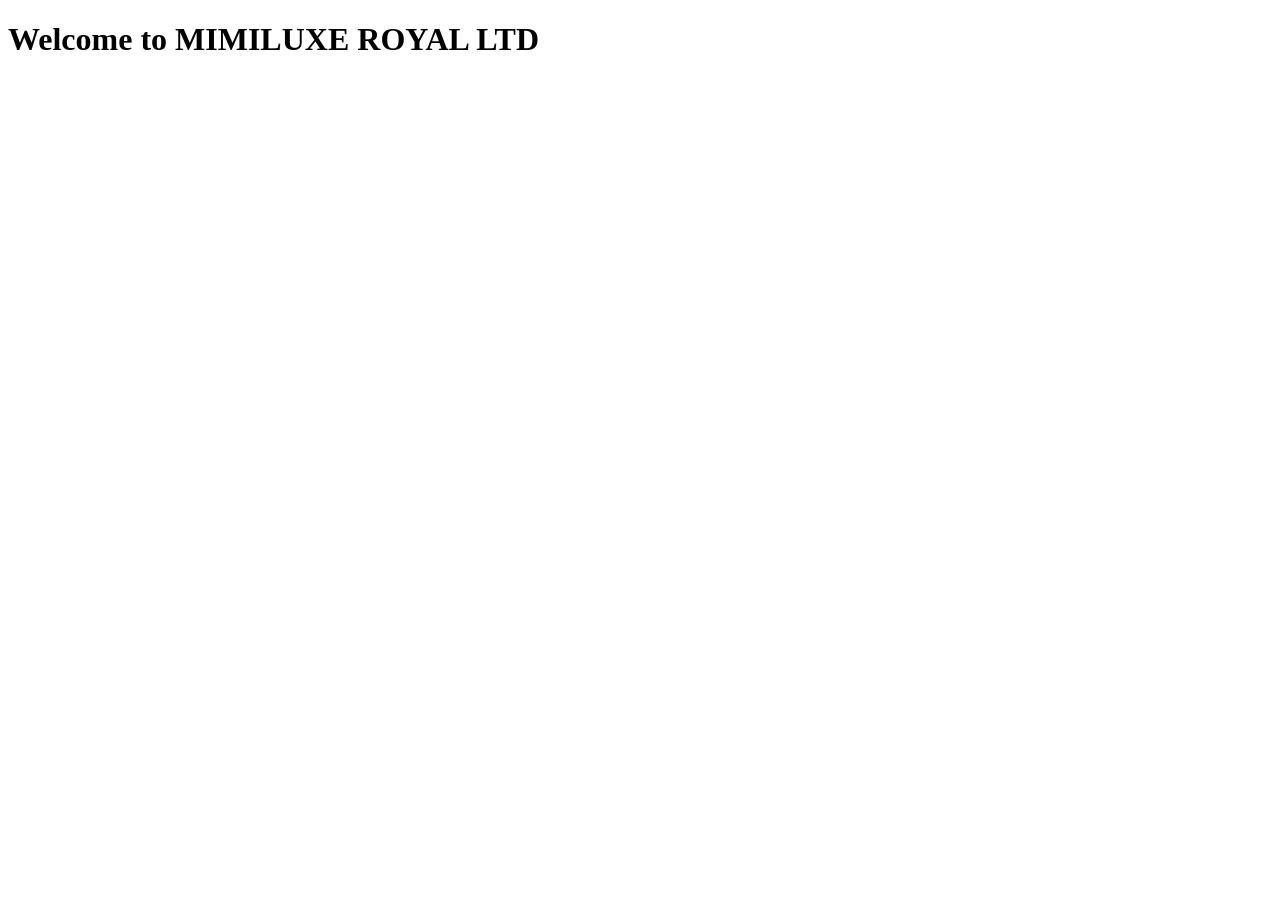
==== index.html @ 02570dc1 "FIRST COMMIT" ====
<!DOCTYPE html>
<html lang="en">
<head>
    <meta charset="UTF-8">
    <meta name="viewport" content="width=device-width, initial-scale=1.0">
    <title>MIMILUXE ROYAL LTD</title>
</head>
<body>
   <h1>Welcome to MIMILUXE ROYAL LTD</h1> 
</body>
</html>
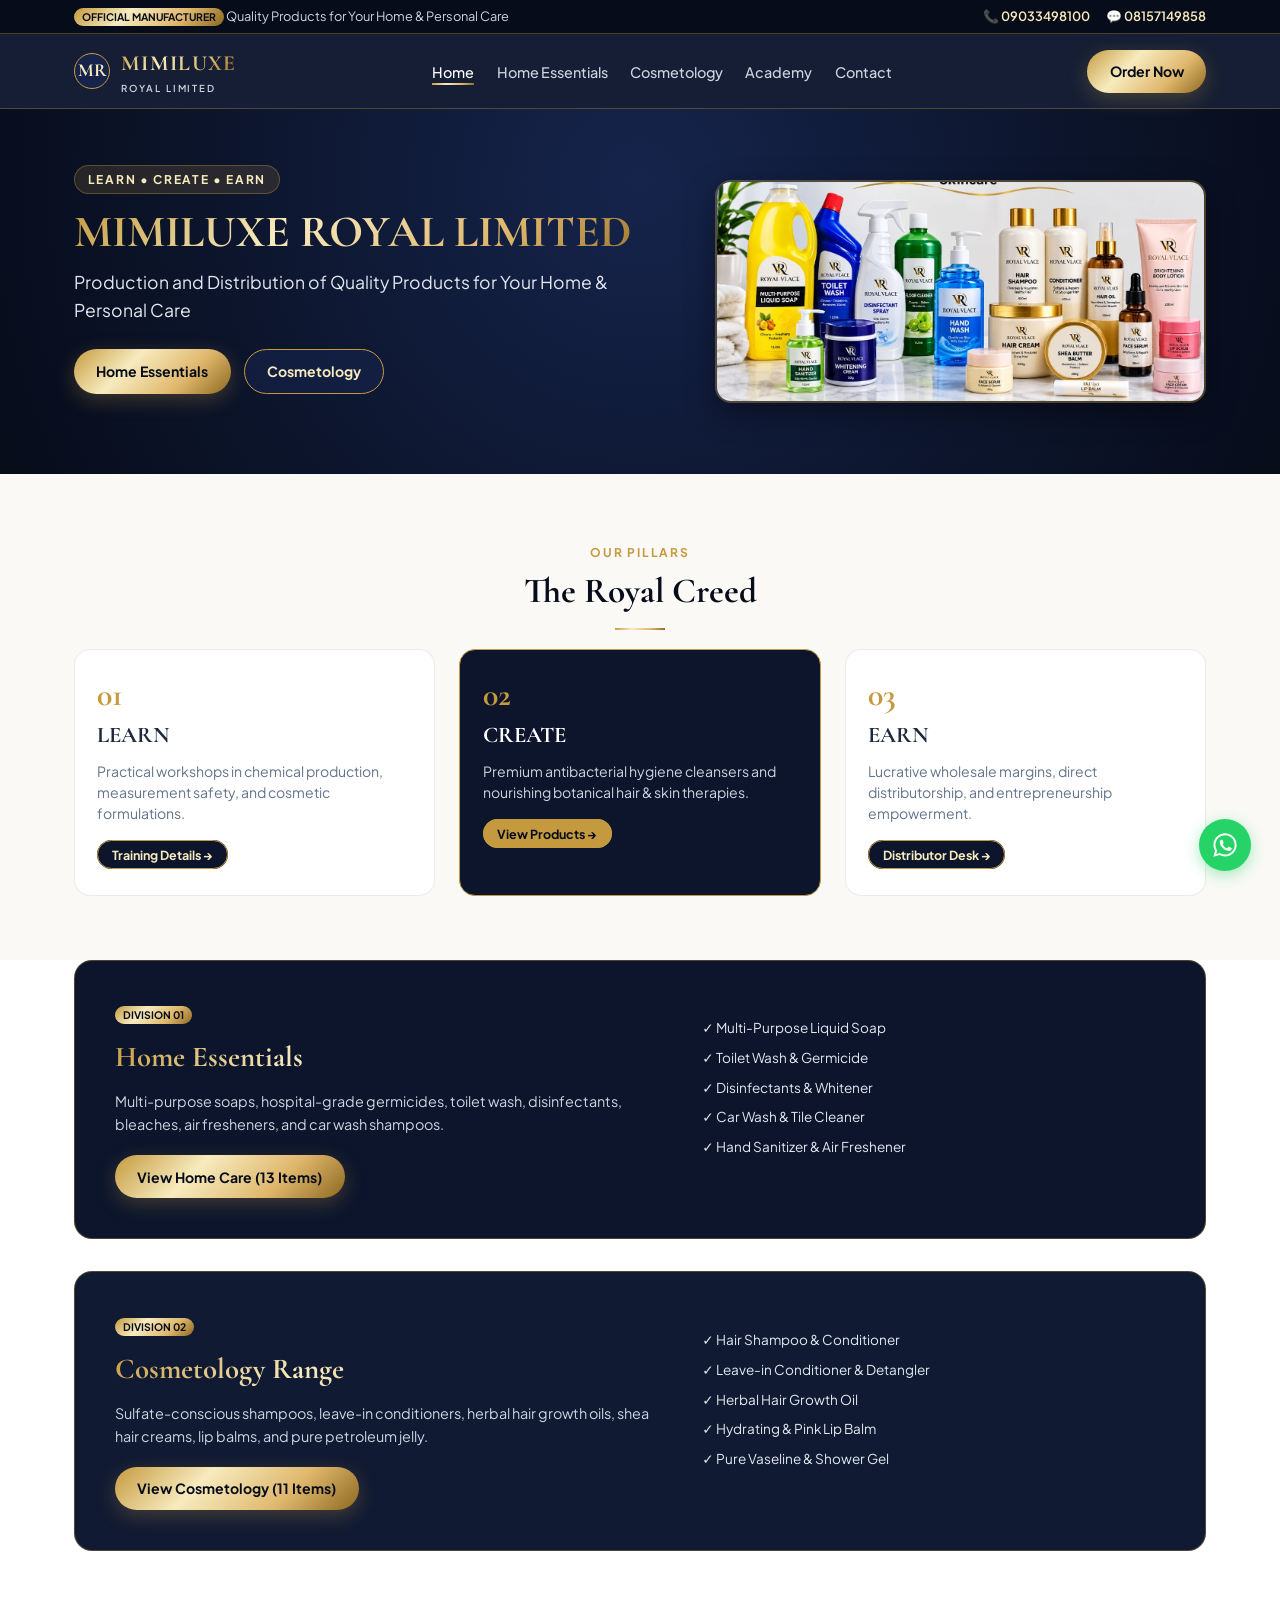
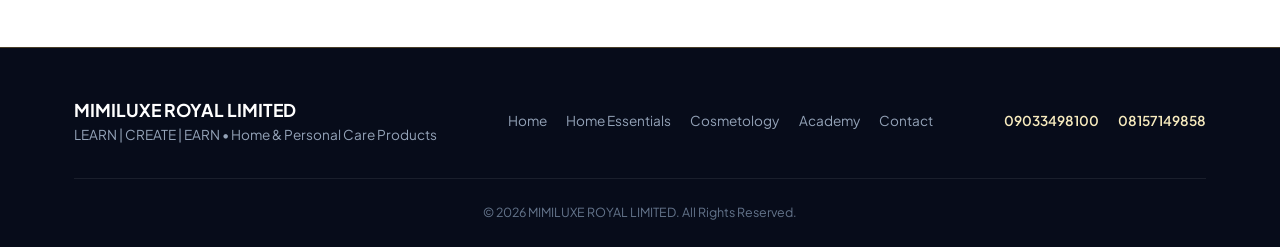
==== commit 38a323d7: "done with the frontend" ====
--- a/index.html
+++ b/index.html
@@ -1,11 +1,185 @@
 <!DOCTYPE html>
 <html lang="en">
+
 <head>
     <meta charset="UTF-8">
     <meta name="viewport" content="width=device-width, initial-scale=1.0">
-    <title>MIMILUXE ROYAL LTD</title>
+    <title>MIMILUXE ROYAL LIMITED | Home Essentials & Cosmetology</title>
+    <link rel="preconnect" href="https://fonts.googleapis.com">
+    <link rel="preconnect" href="https://fonts.gstatic.com" crossorigin>
+    <link
+        href="https://fonts.googleapis.com/css2?family=Cormorant+Garamond:wght@600;700&family=Plus+Jakarta+Sans:wght@400;500;600;700&display=swap"
+        rel="stylesheet">
+    <link rel="stylesheet" href="style.css">
 </head>
+
 <body>
-   <h1>Welcome to MIMILUXE ROYAL LTD</h1> 
+
+    <!-- Top Announcement -->
+    <aside class="top-bar">
+        <div class="container top-content">
+            <div><span class="top-pill">OFFICIAL MANUFACTURER</span> Quality Products for Your Home & Personal Care
+            </div>
+            <div class="top-contacts">
+                <a href="tel:09033498100">📞 09033498100</a>
+                <a href="https://wa.me/2348157149858" target="_blank">💬 08157149858</a>
+            </div>
+        </div>
+    </aside>
+
+    <!-- Navigation -->
+    <header class="site-header">
+        <div class="container nav-container">
+            <a href="index.html" class="brand-logo">
+                <div class="monogram-ring">MR</div>
+                <div>
+                    <span class="brand-name">MIMILUXE</span>
+                    <span class="brand-sub">ROYAL LIMITED</span>
+                </div>
+            </a>
+            <nav>
+                <ul class="nav-links">
+                    <li><a href="index.html" class="nav-link active">Home</a></li>
+                    <li><a href="home-essentials.html" class="nav-link">Home Essentials</a></li>
+                    <li><a href="cosmetology.html" class="nav-link">Cosmetology</a></li>
+                    <li><a href="academy.html" class="nav-link">Academy</a></li>
+                    <li><a href="contact.html" class="nav-link">Contact</a></li>
+                </ul>
+            </nav>
+            <a href="https://wa.me/2348157149858?text=Hi,%20I%20want%20to%20order%20products" target="_blank"
+                class="btn-gold">Order Now</a>
+        </div>
+    </header>
+
+    <main>
+        <!-- Hero Section -->
+        <section class="page-hero">
+            <div class="container hero-grid">
+                <div>
+                    <span class="hero-tag">LEARN • CREATE • EARN</span>
+                    <h1 class="hero-title">MIMILUXE ROYAL LIMITED</h1>
+                    <p class="hero-sub">Production and Distribution of Quality Products for Your Home & Personal Care
+                    </p>
+                    <div style="display: flex; gap: 0.8rem; flex-wrap: wrap; margin-bottom: 1.5rem;">
+                        <a href="home-essentials.html" class="btn-gold">Home Essentials</a>
+                        <a href="cosmetology.html" class="btn-outline">Cosmetology</a>
+                    </div>
+                </div>
+                <div class="hero-img-box">
+                    <img src="images/hero-banner.jpg" alt="Mimiluxe Royal Products Range" loading="eager">
+                </div>
+            </div>
+        </section>
+
+        <!-- Creed Section -->
+        <section class="section">
+            <div class="container">
+                <div class="text-center">
+                    <span class="section-kicker">OUR PILLARS</span>
+                    <h2 class="section-title">The Royal Creed</h2>
+                    <div class="gold-divider"></div>
+                </div>
+                <div class="creed-grid">
+                    <div class="creed-card">
+                        <div class="creed-num">01</div>
+                        <h3 class="creed-title">LEARN</h3>
+                        <p class="creed-text">Practical workshops in chemical production, measurement safety, and
+                            cosmetic formulations.</p>
+                        <a href="academy.html" class="btn-sm">Training Details &rarr;</a>
+                    </div>
+                    <div class="creed-card featured">
+                        <div class="creed-num">02</div>
+                        <h3 class="creed-title">CREATE</h3>
+                        <p class="creed-text">Premium antibacterial hygiene cleansers and nourishing botanical hair &
+                            skin therapies.</p>
+                        <a href="home-essentials.html" class="btn-sm"
+                            style="background: var(--gold); color: #070c1a;">View Products &rarr;</a>
+                    </div>
+                    <div class="creed-card">
+                        <div class="creed-num">03</div>
+                        <h3 class="creed-title">EARN</h3>
+                        <p class="creed-text">Lucrative wholesale margins, direct distributorship, and entrepreneurship
+                            empowerment.</p>
+                        <a href="contact.html" class="btn-sm">Distributor Desk &rarr;</a>
+                    </div>
+                </div>
+            </div>
+        </section>
+
+        <!-- Divisions Preview -->
+        <section class="section" style="background: #fff; padding-top: 0;">
+            <div class="container">
+                <div class="split-card">
+                    <div>
+                        <span class="top-pill">DIVISION 01</span>
+                        <h3 style="margin-top: 0.5rem;">Home Essentials</h3>
+                        <p>Multi-purpose soaps, hospital-grade germicides, toilet wash, disinfectants, bleaches, air
+                            fresheners, and car wash shampoos.</p>
+                        <a href="home-essentials.html" class="btn-gold">View Home Care (13 Items)</a>
+                    </div>
+                    <div class="split-list">
+                        <div>✓ Multi-Purpose Liquid Soap</div>
+                        <div>✓ Toilet Wash & Germicide</div>
+                        <div>✓ Disinfectants & Whitener</div>
+                        <div>✓ Car Wash & Tile Cleaner</div>
+                        <div>✓ Hand Sanitizer & Air Freshener</div>
+                    </div>
+                </div>
+
+                <div class="split-card" style="background: #111a33;">
+                    <div>
+                        <span class="top-pill">DIVISION 02</span>
+                        <h3 style="margin-top: 0.5rem;">Cosmetology Range</h3>
+                        <p>Sulfate-conscious shampoos, leave-in conditioners, herbal hair growth oils, shea hair creams,
+                            lip balms, and pure petroleum jelly.</p>
+                        <a href="cosmetology.html" class="btn-gold">View Cosmetology (11 Items)</a>
+                    </div>
+                    <div class="split-list">
+                        <div>✓ Hair Shampoo & Conditioner</div>
+                        <div>✓ Leave-in Conditioner & Detangler</div>
+                        <div>✓ Herbal Hair Growth Oil</div>
+                        <div>✓ Hydrating & Pink Lip Balm</div>
+                        <div>✓ Pure Vaseline & Shower Gel</div>
+                    </div>
+                </div>
+            </div>
+        </section>
+    </main>
+
+    <!-- Concise Footer -->
+    <footer class="site-footer">
+        <div class="container">
+            <div class="footer-row">
+                <div>
+                    <strong style="color: #fff; font-size: 1.1rem; display: block;">MIMILUXE ROYAL LIMITED</strong>
+                    <span>LEARN | CREATE | EARN • Home & Personal Care Products</span>
+                </div>
+                <ul class="footer-links">
+                    <li><a href="index.html">Home</a></li>
+                    <li><a href="home-essentials.html">Home Essentials</a></li>
+                    <li><a href="cosmetology.html">Cosmetology</a></li>
+                    <li><a href="academy.html">Academy</a></li>
+                    <li><a href="contact.html">Contact</a></li>
+                </ul>
+                <div class="footer-contacts">
+                    <a href="tel:09033498100">09033498100</a>
+                    <a href="https://wa.me/2348157149858" target="_blank">08157149858</a>
+                </div>
+            </div>
+            <div class="footer-bottom text-center">
+                <p>&copy; 2026 MIMILUXE ROYAL LIMITED. All Rights Reserved.</p>
+            </div>
+        </div>
+    </footer>
+
+    <a href="https://wa.me/2348157149858?text=Hi,%20I%20want%20to%20order%20products" class="floating-whatsapp"
+        target="_blank" aria-label="WhatsApp">
+        <svg viewBox="0 0 24 24" fill="currentColor">
+            <path
+                d="M12.04 2C6.58 2 2.13 6.45 2.13 11.91C2.13 13.66 2.59 15.36 3.45 16.86L2.05 22L7.3 20.62C8.75 21.41 10.38 21.83 12.04 21.83C17.5 21.83 21.95 17.38 21.95 11.92C21.95 6.46 17.5 2 12.04 2M12.05 3.67C16.58 3.67 20.28 7.37 20.28 11.92C20.28 16.46 16.58 20.17 12.05 20.17C10.57 20.17 9.15 19.77 7.9 19.03L7.6 18.85L4.47 19.67L5.31 16.62L5.11 16.3C4.3 15.01 3.81 13.48 3.81 11.91C3.81 7.37 7.5 3.67 12.05 3.67M9.04 7.5C8.87 7.5 8.6 7.56 8.37 7.82C8.13 8.08 7.48 8.69 7.48 9.94C7.48 11.19 8.39 12.4 8.52 12.57C8.65 12.74 10.3 15.28 12.83 16.37C14.93 17.27 15.36 17.09 15.82 17.05C16.29 17.01 17.32 16.44 17.54 15.83C17.75 15.22 17.75 14.69 17.69 14.59C17.62 14.49 17.45 14.43 17.19 14.3C16.94 14.17 15.68 13.55 15.45 13.46C15.22 13.38 15.05 13.34 14.88 13.59C14.71 13.85 14.23 14.43 14.08 14.6C13.93 14.77 13.78 14.8 13.53 14.67C13.27 14.54 12.45 14.27 11.47 13.4C10.71 12.72 10.2 11.89 10.05 11.63C9.9 11.37 10.03 11.23 10.16 11.1C10.28 10.98 10.42 10.8 10.55 10.65C10.68 10.5 10.72 10.39 10.81 10.22C10.9 10.05 10.85 9.9 10.79 9.77C10.72 9.64 10.2 8.39 9.99 7.86C9.78 7.36 9.57 7.42 9.4 7.42C9.25 7.41 9.04 7.5 9.04 7.5Z" />
+        </svg>
+    </a>
+
 </body>
+
 </html>
--- a/style.css
+++ b/style.css
@@ -0,0 +1,747 @@
+:root {
+  --navy-dark: #070c1a;
+  --navy-mid: #0c152c;
+  --navy-card: #131f3d;
+  --gold: #c59a3f;
+  --gold-light: #f7ebbe;
+  --gold-gradient: linear-gradient(135deg, #c59a3f 0%, #f7ebbe 35%, #dfb76c 70%, #8c6820 100%);
+  --bg-page: #faf9f6;
+  --text-main: #1e293b;
+  --text-muted: #64748b;
+  --text-light: #f8fafc;
+  --border-gold: rgba(197, 154, 63, 0.35);
+  --font-serif: 'Cormorant Garamond', Georgia, serif;
+  --font-sans: 'Plus Jakarta Sans', system-ui, sans-serif;
+  --shadow-gold: 0 6px 20px rgba(197, 154, 63, 0.28);
+}
+
+*,
+*::before,
+*::after {
+  box-sizing: border-box;
+  margin: 0;
+  padding: 0;
+}
+
+html {
+  scroll-behavior: smooth;
+}
+
+body {
+  font-family: var(--font-sans);
+  background: var(--bg-page);
+  color: var(--text-main);
+  line-height: 1.6;
+}
+
+a {
+  text-decoration: none;
+  color: inherit;
+  transition: 0.2s ease;
+}
+
+ul {
+  list-style: none;
+}
+
+img {
+  max-width: 100%;
+  display: block;
+}
+
+.container {
+  width: 100%;
+  max-width: 1180px;
+  margin: 0 auto;
+  padding: 0 1.5rem;
+}
+
+.text-center {
+  text-align: center;
+}
+
+/* Top Announcement */
+.top-bar {
+  background: var(--navy-dark);
+  color: #cbd5e1;
+  font-size: 0.8rem;
+  padding: 0.4rem 0;
+  border-bottom: 1px solid var(--border-gold);
+}
+
+.top-content {
+  display: flex;
+  justify-content: space-between;
+  align-items: center;
+  flex-wrap: wrap;
+  gap: 0.5rem;
+}
+
+.top-pill {
+  background: var(--gold-gradient);
+  color: var(--navy-dark);
+  font-weight: 700;
+  font-size: 0.65rem;
+  padding: 0.15rem 0.5rem;
+  border-radius: 99px;
+}
+
+.top-contacts {
+  display: flex;
+  gap: 1rem;
+}
+
+.top-contacts a {
+  color: var(--gold-light);
+  font-weight: 600;
+}
+
+.top-contacts a:hover {
+  color: #fff;
+}
+
+/* Header & Nav */
+.site-header {
+  position: sticky;
+  top: 0;
+  z-index: 99;
+  background: rgba(12, 21, 44, 0.96);
+  backdrop-filter: blur(10px);
+  border-bottom: 1px solid var(--border-gold);
+}
+
+.nav-container {
+  display: flex;
+  justify-content: space-between;
+  align-items: center;
+  padding: 0.75rem 1.5rem;
+}
+
+.brand-logo {
+  display: flex;
+  align-items: center;
+  gap: 0.7rem;
+}
+
+.monogram-ring {
+  width: 36px;
+  height: 36px;
+  border-radius: 50%;
+  border: 1.5px solid var(--gold);
+  background: #16244c;
+  display: flex;
+  align-items: center;
+  justify-content: center;
+  font-family: var(--font-serif);
+  font-weight: 700;
+  font-size: 1.15rem;
+  color: var(--gold-light);
+}
+
+.brand-name {
+  font-family: var(--font-serif);
+  font-size: 1.35rem;
+  font-weight: 700;
+  letter-spacing: 0.06em;
+  background: var(--gold-gradient);
+  -webkit-background-clip: text;
+  -webkit-text-fill-color: transparent;
+}
+
+.brand-sub {
+  font-size: 0.6rem;
+  letter-spacing: 0.2em;
+  color: #cbd5e1;
+  display: block;
+  font-weight: 600;
+}
+
+.nav-links {
+  display: flex;
+  gap: 1.4rem;
+}
+
+.nav-link {
+  color: #cbd5e1;
+  font-size: 0.9rem;
+  font-weight: 500;
+  position: relative;
+  padding: 0.3rem 0;
+}
+
+.nav-link:hover,
+.nav-link.active {
+  color: #fff;
+}
+
+.nav-link.active::after {
+  content: '';
+  position: absolute;
+  bottom: 0;
+  left: 0;
+  width: 100%;
+  height: 2px;
+  background: var(--gold-gradient);
+}
+
+/* Buttons */
+.btn-gold {
+  display: inline-flex;
+  align-items: center;
+  justify-content: center;
+  gap: 0.4rem;
+  background: var(--gold-gradient);
+  color: var(--navy-dark);
+  font-weight: 700;
+  font-size: 0.88rem;
+  padding: 0.65rem 1.4rem;
+  border-radius: 99px;
+  border: none;
+  cursor: pointer;
+  box-shadow: var(--shadow-gold);
+}
+
+.btn-gold:hover {
+  transform: translateY(-2px);
+  filter: brightness(1.1);
+}
+
+.btn-outline {
+  display: inline-flex;
+  align-items: center;
+  justify-content: center;
+  gap: 0.4rem;
+  background: rgba(22, 36, 76, 0.6);
+  color: var(--gold-light);
+  border: 1.5px solid var(--gold);
+  font-weight: 700;
+  font-size: 0.88rem;
+  padding: 0.65rem 1.4rem;
+  border-radius: 99px;
+}
+
+.btn-outline:hover {
+  background: var(--gold);
+  color: var(--navy-dark);
+  transform: translateY(-2px);
+}
+
+.btn-sm {
+  font-size: 0.78rem;
+  padding: 0.35rem 0.85rem;
+  border-radius: 99px;
+  background: var(--navy-mid);
+  color: var(--gold-light);
+  border: 1px solid var(--gold);
+  font-weight: 700;
+}
+
+.btn-sm:hover {
+  background: var(--gold);
+  color: var(--navy-dark);
+}
+
+/* Page Hero */
+.page-hero {
+  background: radial-gradient(circle at 50% 20%, #16244c 0%, #0c152c 60%, #070c1a 100%);
+  color: #fff;
+  padding: 3.5rem 0;
+}
+
+.hero-tag {
+  display: inline-block;
+  background: rgba(197, 154, 63, 0.15);
+  border: 1px solid var(--border-gold);
+  color: var(--gold-light);
+  font-size: 0.75rem;
+  font-weight: 700;
+  letter-spacing: 0.14em;
+  padding: 0.25rem 0.8rem;
+  border-radius: 99px;
+  margin-bottom: 0.8rem;
+}
+
+.hero-title {
+  font-family: var(--font-serif);
+  font-size: 2.8rem;
+  font-weight: 700;
+  background: var(--gold-gradient);
+  -webkit-background-clip: text;
+  -webkit-text-fill-color: transparent;
+  line-height: 1.15;
+  margin-bottom: 0.6rem;
+}
+
+.hero-sub {
+  font-size: 1.1rem;
+  color: #e2e8f0;
+  max-width: 650px;
+  margin: 0 auto 1.5rem;
+}
+
+.hero-grid {
+  display: grid;
+  grid-template-columns: 1.1fr 0.9fr;
+  gap: 2.5rem;
+  align-items: center;
+}
+
+.hero-img-box {
+  border-radius: 16px;
+  overflow: hidden;
+  border: 2px solid var(--border-gold);
+  box-shadow: 0 10px 30px rgba(0, 0, 0, 0.4);
+}
+
+/* Common Section */
+.section {
+  padding: 4rem 0;
+}
+
+.section-kicker {
+  font-size: 0.75rem;
+  font-weight: 700;
+  color: var(--gold);
+  letter-spacing: 0.15em;
+  text-transform: uppercase;
+  margin-bottom: 0.3rem;
+}
+
+.section-title {
+  font-family: var(--font-serif);
+  font-size: 2.2rem;
+  font-weight: 700;
+  color: var(--navy-dark);
+  margin-bottom: 0.5rem;
+}
+
+.gold-divider {
+  width: 50px;
+  height: 2px;
+  background: var(--gold-gradient);
+  margin: 0.5rem auto 1.2rem;
+}
+
+.section-desc {
+  color: var(--text-muted);
+  max-width: 600px;
+  margin: 0 auto 2.5rem;
+  font-size: 0.95rem;
+}
+
+/* Creed (Learn Create Earn) */
+.creed-grid {
+  display: grid;
+  grid-template-columns: repeat(3, 1fr);
+  gap: 1.5rem;
+}
+
+.creed-card {
+  background: #fff;
+  border: 1px solid rgba(0, 0, 0, 0.08);
+  border-radius: 16px;
+  padding: 1.8rem 1.4rem;
+  transition: 0.25s ease;
+  position: relative;
+}
+
+.creed-card:hover {
+  transform: translateY(-4px);
+  border-color: var(--gold);
+  box-shadow: 0 10px 25px rgba(0, 0, 0, 0.06);
+}
+
+.creed-card.featured {
+  background: var(--navy-mid);
+  color: #fff;
+  border-color: var(--gold);
+}
+
+.creed-num {
+  font-family: var(--font-serif);
+  font-size: 2rem;
+  font-weight: 700;
+  color: var(--gold);
+  line-height: 1;
+  margin-bottom: 0.4rem;
+}
+
+.creed-title {
+  font-family: var(--font-serif);
+  font-size: 1.4rem;
+  margin-bottom: 0.5rem;
+}
+
+.creed-text {
+  font-size: 0.88rem;
+  color: var(--text-muted);
+  line-height: 1.5;
+  margin-bottom: 1rem;
+}
+
+.creed-card.featured .creed-text {
+  color: #cbd5e1;
+}
+
+/* Product Grid */
+.product-grid {
+  display: grid;
+  grid-template-columns: repeat(auto-fill, minmax(260px, 1fr));
+  gap: 1.4rem;
+}
+
+.product-card {
+  background: #fff;
+  border-radius: 14px;
+  border: 1px solid rgba(0, 0, 0, 0.08);
+  padding: 1.2rem;
+  display: flex;
+  flex-direction: column;
+  transition: 0.25s ease;
+  box-shadow: 0 2px 8px rgba(0, 0, 0, 0.04);
+}
+
+.product-card:hover {
+  transform: translateY(-3px);
+  border-color: var(--gold);
+  box-shadow: 0 8px 20px rgba(0, 0, 0, 0.08);
+}
+
+.product-badge {
+  font-size: 0.7rem;
+  font-weight: 700;
+  color: #0284c7;
+  background: #e0f2fe;
+  padding: 0.2rem 0.5rem;
+  border-radius: 99px;
+  align-self: flex-start;
+  margin-bottom: 0.6rem;
+}
+
+.badge-cosmetic {
+  color: #be185d;
+  background: #fce7f3;
+}
+
+.product-card h3 {
+  font-family: var(--font-serif);
+  font-size: 1.15rem;
+  color: var(--navy-dark);
+  margin-bottom: 0.4rem;
+  line-height: 1.3;
+}
+
+.product-card p {
+  font-size: 0.82rem;
+  color: var(--text-muted);
+  line-height: 1.45;
+  margin-bottom: 1rem;
+  flex-grow: 1;
+}
+
+.card-action {
+  display: flex;
+  justify-content: space-between;
+  align-items: center;
+  border-top: 1px solid #f1f5f9;
+  padding-top: 0.75rem;
+}
+
+.stock {
+  font-size: 0.75rem;
+  font-weight: 700;
+  color: #16a34a;
+}
+
+/* Division Split Cards */
+.split-card {
+  background: var(--navy-mid);
+  color: #fff;
+  border: 1.5px solid var(--border-gold);
+  border-radius: 18px;
+  padding: 2.5rem;
+  display: grid;
+  grid-template-columns: 1.2fr 1fr;
+  gap: 2rem;
+  align-items: center;
+  margin-bottom: 2rem;
+}
+
+.split-card h3 {
+  font-family: var(--font-serif);
+  font-size: 1.8rem;
+  background: var(--gold-gradient);
+  -webkit-background-clip: text;
+  -webkit-text-fill-color: transparent;
+  margin-bottom: 0.6rem;
+}
+
+.split-card p {
+  font-size: 0.9rem;
+  color: #cbd5e1;
+  margin-bottom: 1.2rem;
+}
+
+.split-list {
+  font-size: 0.85rem;
+  color: #e2e8f0;
+  display: flex;
+  flex-direction: column;
+  gap: 0.5rem;
+  margin-bottom: 1.5rem;
+}
+
+/* Academy & Curriculum */
+.curriculum-grid {
+  display: grid;
+  grid-template-columns: 1fr 1fr;
+  gap: 1.5rem;
+  max-width: 900px;
+  margin: 0 auto;
+}
+
+.curriculum-card {
+  background: #fff;
+  border: 1px solid rgba(0, 0, 0, 0.08);
+  border-radius: 14px;
+  padding: 1.5rem;
+}
+
+.curriculum-card h4 {
+  font-family: var(--font-serif);
+  font-size: 1.2rem;
+  color: var(--navy-dark);
+  margin-bottom: 0.5rem;
+}
+
+.curriculum-card ul {
+  font-size: 0.85rem;
+  color: var(--text-muted);
+  display: flex;
+  flex-direction: column;
+  gap: 0.4rem;
+  padding-left: 1rem;
+  list-style: disc;
+}
+
+/* Contact Channels & Form */
+.channel-grid {
+  display: grid;
+  grid-template-columns: repeat(3, 1fr);
+  gap: 1.2rem;
+  margin-bottom: 2.5rem;
+}
+
+.channel-item {
+  background: #fff;
+  border: 1px solid rgba(0, 0, 0, 0.08);
+  border-radius: 14px;
+  padding: 1.3rem;
+  text-align: center;
+}
+
+.channel-item:hover {
+  border-color: var(--gold);
+}
+
+.channel-item strong {
+  display: block;
+  font-size: 1.05rem;
+  color: var(--navy-dark);
+  margin: 0.4rem 0 0.2rem;
+}
+
+.channel-item span {
+  font-size: 0.8rem;
+  color: var(--gold);
+  font-weight: 600;
+}
+
+.form-box {
+  background: var(--navy-mid);
+  border: 1px solid var(--border-gold);
+  border-radius: 16px;
+  padding: 2rem;
+  color: #fff;
+  max-width: 650px;
+  margin: 0 auto;
+}
+
+.form-row {
+  display: grid;
+  grid-template-columns: 1fr 1fr;
+  gap: 1rem;
+  margin-bottom: 1rem;
+}
+
+.form-group {
+  display: flex;
+  flex-direction: column;
+  gap: 0.35rem;
+  margin-bottom: 1rem;
+}
+
+.form-group label {
+  font-size: 0.8rem;
+  font-weight: 600;
+  color: #cbd5e1;
+}
+
+.form-group input,
+.form-group select,
+.form-group textarea {
+  background: #070c1a;
+  border: 1px solid var(--border-gold);
+  border-radius: 8px;
+  padding: 0.65rem 0.85rem;
+  color: #fff;
+  font-size: 0.88rem;
+  outline: none;
+}
+
+.form-group input:focus,
+.form-group textarea:focus {
+  border-color: var(--gold);
+}
+
+/* FAQ Details */
+.faq-box {
+  max-width: 700px;
+  margin: 0 auto;
+  display: flex;
+  flex-direction: column;
+  gap: 0.8rem;
+}
+
+.faq-item {
+  background: #fff;
+  border: 1px solid rgba(0, 0, 0, 0.08);
+  border-radius: 10px;
+  padding: 0.85rem 1.2rem;
+}
+
+.faq-item summary {
+  font-weight: 700;
+  color: var(--navy-dark);
+  cursor: pointer;
+  font-size: 0.95rem;
+}
+
+.faq-item p {
+  font-size: 0.85rem;
+  color: var(--text-muted);
+  margin-top: 0.5rem;
+  line-height: 1.5;
+}
+
+/* Streamlined Footer */
+.site-footer {
+  background: var(--navy-dark);
+  color: #94a3b8;
+  border-top: 1px solid var(--border-gold);
+  padding: 3rem 0 1.5rem;
+  font-size: 0.85rem;
+}
+
+.footer-row {
+  display: flex;
+  justify-content: space-between;
+  align-items: center;
+  flex-wrap: wrap;
+  gap: 1.5rem;
+  border-bottom: 1px solid rgba(255, 255, 255, 0.08);
+  padding-bottom: 2rem;
+  margin-bottom: 1.5rem;
+}
+
+.footer-links {
+  display: flex;
+  gap: 1.2rem;
+}
+
+.footer-links a:hover {
+  color: var(--gold-light);
+}
+
+.footer-contacts {
+  display: flex;
+  gap: 1.2rem;
+}
+
+.footer-contacts a {
+  color: var(--gold-light);
+  font-weight: 600;
+}
+
+.footer-bottom {
+  font-size: 0.78rem;
+  color: #64748b;
+}
+
+/* Floating WhatsApp */
+.floating-whatsapp {
+  position: fixed;
+  bottom: 1.8rem;
+  right: 1.8rem;
+  z-index: 999;
+  width: 52px;
+  height: 52px;
+  border-radius: 50%;
+  background: #25d366;
+  color: #fff;
+  display: flex;
+  align-items: center;
+  justify-content: center;
+  box-shadow: 0 4px 15px rgba(37, 211, 102, 0.4);
+}
+
+.floating-whatsapp:hover {
+  transform: scale(1.1);
+}
+
+.floating-whatsapp svg {
+  width: 28px;
+  height: 28px;
+}
+
+/* Mobile */
+@media (max-width: 768px) {
+  .hero-grid {
+    grid-template-columns: 1fr;
+    text-align: center;
+  }
+
+  .creed-grid {
+    grid-template-columns: 1fr;
+  }
+
+  .split-card {
+    grid-template-columns: 1fr;
+    padding: 1.5rem;
+  }
+
+  .curriculum-grid {
+    grid-template-columns: 1fr;
+  }
+
+  .channel-grid {
+    grid-template-columns: 1fr;
+  }
+
+  .form-row {
+    grid-template-columns: 1fr;
+  }
+
+  .nav-links {
+    display: none;
+  }
+
+  .footer-row {
+    flex-direction: column;
+    text-align: center;
+  }
+
+  .hero-title {
+    font-size: 2.1rem;
+  }
+}
